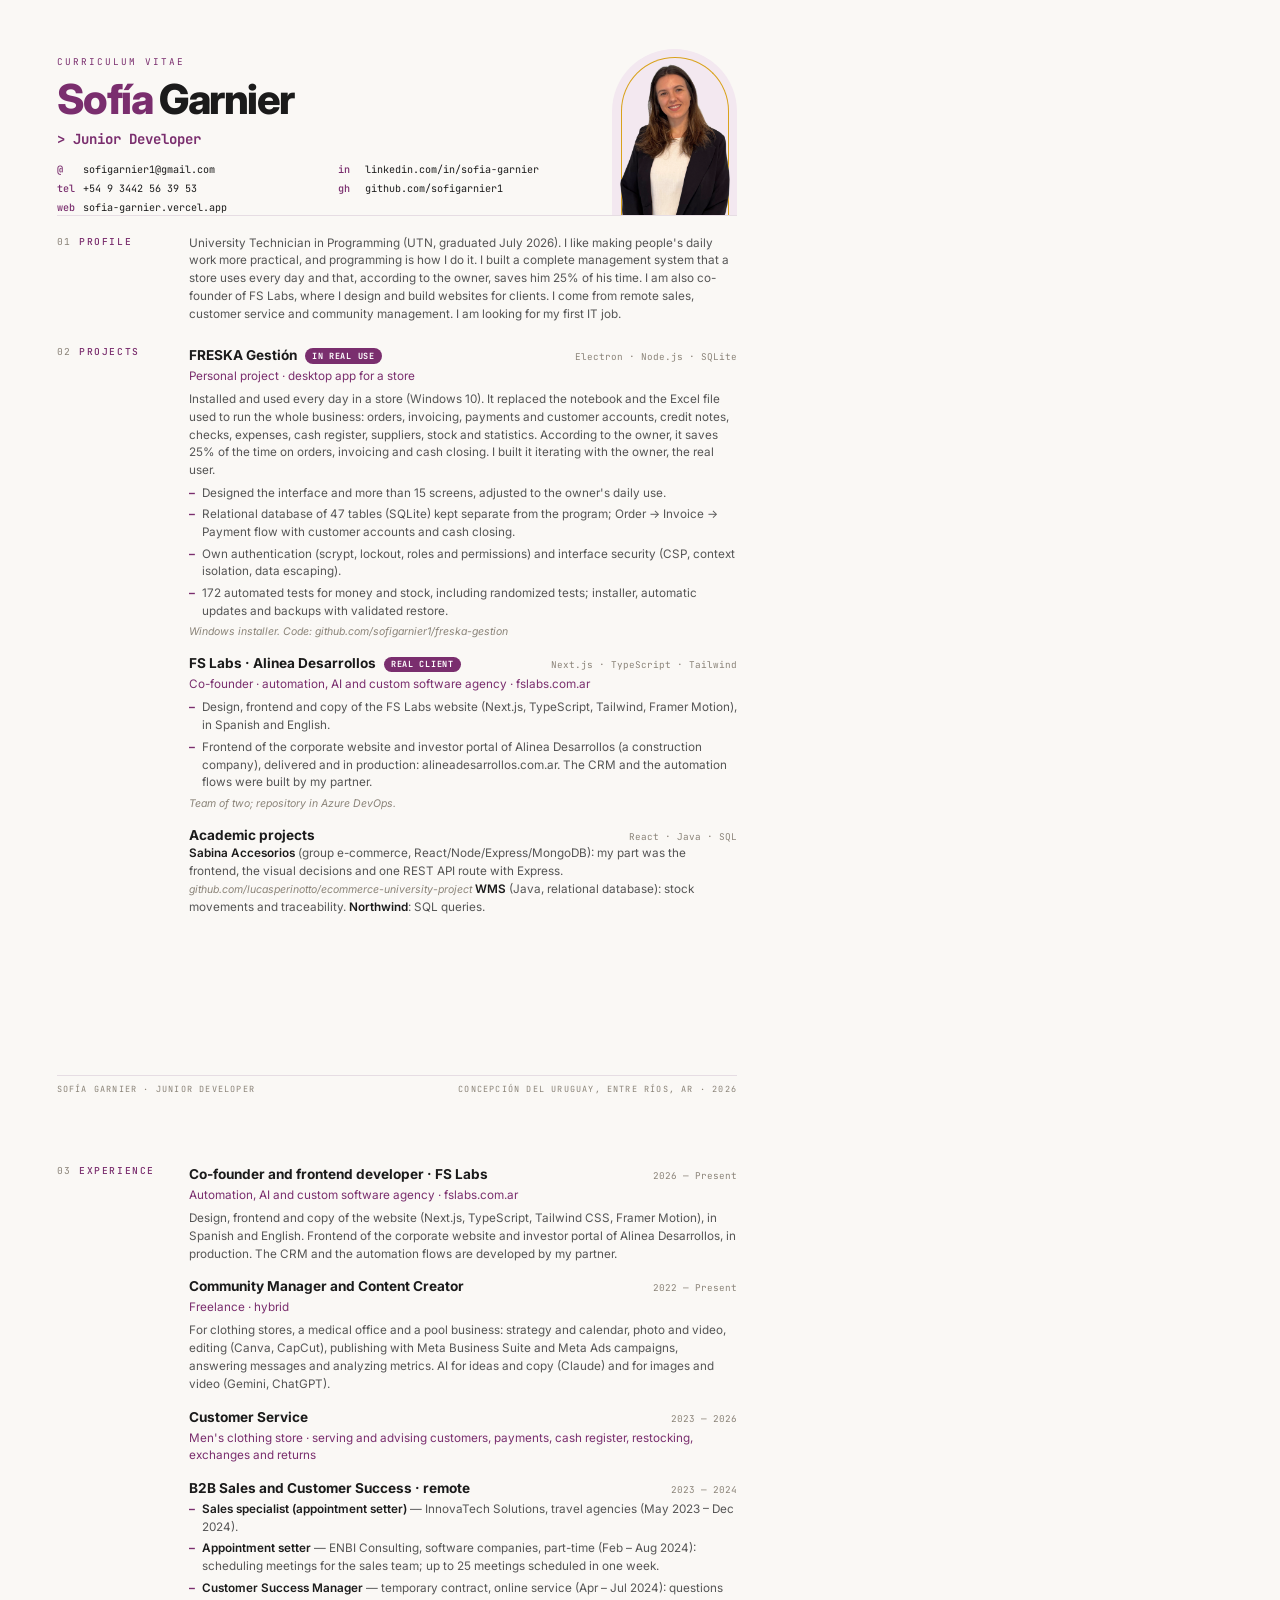
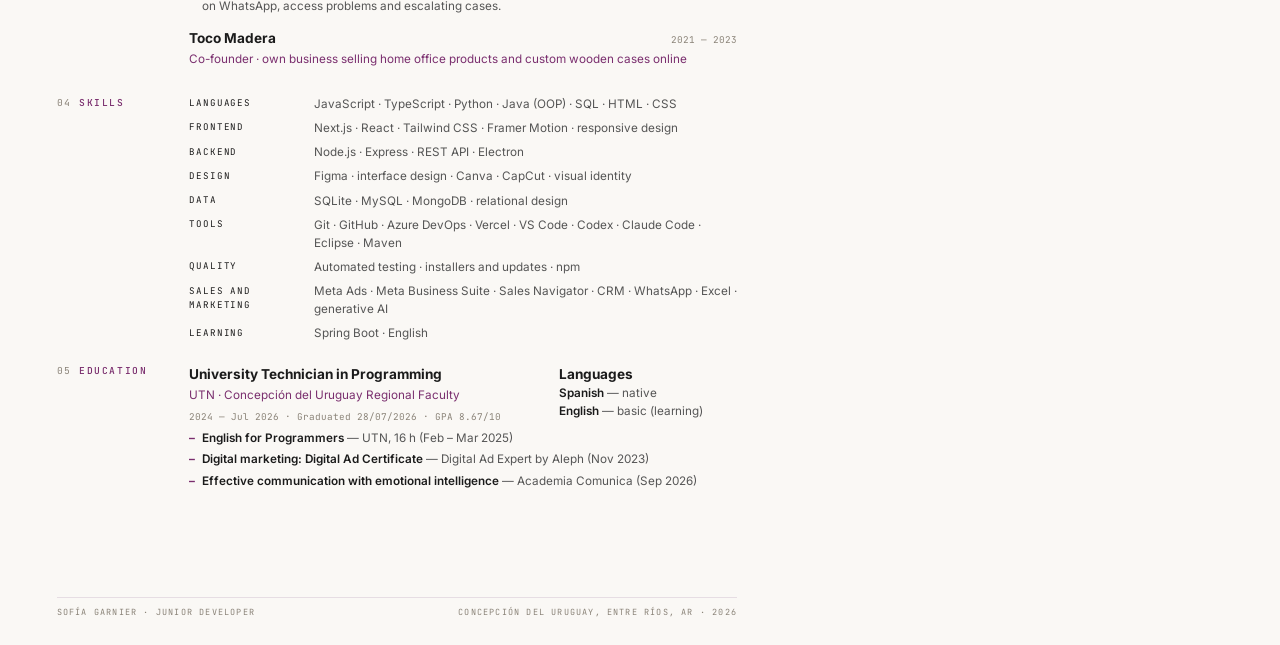
==== cv-en.html @ 4f0f178c "Sofia Garnier | Agrega botón ES | EN al portfolio y CV en inglés Selector de idioma en la barra (se " ====
<!DOCTYPE html>
<html lang="en">
<head>
<meta charset="UTF-8">
<base target="_blank">
<title>Sofía Garnier — CV</title>
<link rel="preconnect" href="https://fonts.googleapis.com">
<link href="https://fonts.googleapis.com/css2?family=Inter:wght@400;500;600;700&family=JetBrains+Mono:wght@400;500&display=swap" rel="stylesheet">
<style>
@page { size: A4; margin: 0; }
* { box-sizing: border-box; margin: 0; padding: 0; }
:root { --bg:#faf8f5; --teal:#7a2e6e; --mostaza:#d9a21b; --malva:#f3e8f0; --text:#1b1b1b; --muted:#555; --dim:#8a8378; --line:#e6dde3; }
html, body { background: var(--bg); }
body { width: 210mm; font-family: 'Inter', sans-serif; color: var(--text); font-size: 8.8pt; line-height: 1.52; -webkit-print-color-adjust: exact; print-color-adjust: exact; }
.top { display: grid; grid-template-columns: 1fr 33mm; gap: 6mm; align-items: end; }
.photo { width: 33mm; height: 44mm; background: var(--malva); border-radius: 17mm 17mm 0 0; overflow: hidden; align-self: end; position: relative; margin-top: 2mm; }
.photo::before { content: ''; position: absolute; inset: 2.2mm 2.2mm 0; border: .35mm solid var(--mostaza); border-bottom: 0; border-radius: 15mm 15mm 0 0; }
.photo img { position: absolute; left: 6%; bottom: 0; width: 88%; display: block; }
.mono { font-family: 'JetBrains Mono', monospace; }
.kicker { font-family:'JetBrains Mono',monospace; font-size: 7pt; letter-spacing: .22em; color: var(--teal); text-transform: uppercase; }
h1 { font-family: 'Inter', sans-serif; font-weight: 800; font-size: 31pt; line-height: 1.05; letter-spacing: -.035em; margin: 2.5mm 0 2mm; color: var(--text); }
h1 .n1 { color: var(--teal); }
h1 em { font-style: normal; }
.role { font-family: 'JetBrains Mono', monospace; color: var(--teal); font-size: 10.5pt; font-weight: 700; }
.contact { display: grid; grid-template-columns: 1fr 1fr; gap: 1mm 8mm; margin: 3mm 0 2mm; padding-bottom: 3mm; border-bottom: 1px solid var(--line); font-family:'JetBrains Mono',monospace; font-size: 7.6pt; }
.contact b { color: var(--teal); font-weight: 500; display:inline-block; width: 7mm; }
.row { display: grid; grid-template-columns: 30mm 1fr; gap: 0 5mm; padding: 2.8mm 0; }
.row + .row { border-top: 0; }
.label { font-family:'JetBrains Mono',monospace; font-size: 7.2pt; letter-spacing: .16em; color: var(--dim); }
.label b { color: var(--teal); font-weight: 500; margin-left: 2mm; }
.item { margin-bottom: 3.4mm; }
.item:last-child { margin-bottom: 0; }
.head { display: flex; justify-content: space-between; align-items: baseline; gap: 4mm; }
.head h3 { font-size: 10.2pt; font-weight: 700; }
.head .meta { font-family:'JetBrains Mono',monospace; font-size: 7pt; color: var(--dim); white-space: nowrap; }
.sub { color: var(--teal); font-size: 8.8pt; margin: .6mm 0 1.4mm; }
p { color: var(--muted); }
ul { list-style: none; margin-top: 1.2mm; }
li { color: var(--muted); padding-left: 3.4mm; position: relative; margin-bottom: 1mm; }
li::before { content: '–'; color: var(--teal); position: absolute; left: 0; font-weight: 700; }
.main-badge { display:inline-block; font-family:'JetBrains Mono',monospace; font-size: 6.4pt; letter-spacing: .08em; background: var(--teal); color:#fff; padding: .4mm 2mm; border-radius: 3mm; margin-left: 2mm; vertical-align: middle; text-transform: uppercase; }
.note { font-size: 7.9pt; color: var(--dim); font-style: italic; margin-top: 1mm; }
.skills { display: grid; grid-template-columns: 33mm 1fr; row-gap: 1.7mm; }
.skills .k { font-family:'JetBrains Mono',monospace; font-size: 6.9pt; letter-spacing:.1em; color: var(--text); text-transform: uppercase; padding-top: .4mm; }
.skills .v { color: var(--muted); }
.skills .v b { color: var(--teal); font-weight: 500; }
.two { display: grid; grid-template-columns: 1fr 47mm; gap: 6mm; }
a { color: inherit; text-decoration: none; }
.foot { background: var(--bg); position: absolute; left: 15mm; right: 15mm; bottom: 7mm; border-top: 1px solid var(--line); padding-top: 2mm; display:flex; justify-content: space-between; font-family:'JetBrains Mono',monospace; font-size: 6.4pt; letter-spacing:.14em; color: var(--dim); text-transform: uppercase; }
.page { width: 210mm; height: 297mm; padding: 11mm 15mm 10mm; position: relative; overflow: hidden; break-after: page; }
.page:last-child { break-after: auto; }
.page2-top { height: 2mm; }
</style>
</head>
<body>
<div class="page">

<div class="top">
<div>
<div class="kicker">Curriculum Vitae</div>
<h1><span class="n1">Sofía</span> <em>Garnier</em></h1>
<div class="role">&gt; Junior Developer</div>

<div class="contact" style="margin-bottom:0;border-bottom:0;padding-bottom:0">
  <div><b>@</b><a href="mailto:sofigarnier1@gmail.com">sofigarnier1@gmail.com</a></div>
  <div><b>in</b><a href="https://www.linkedin.com/in/sofia-garnier">linkedin.com/in/sofia-garnier</a></div>
  <div><b>tel</b><a href="https://wa.me/5493442563953">+54 9 3442 56 39 53</a></div>
  <div><b>gh</b><a href="https://github.com/sofigarnier1">github.com/sofigarnier1</a></div>
  <div><b>web</b><a href="https://sofia-garnier.vercel.app">sofia-garnier.vercel.app</a></div>
</div>
</div>
<div class="photo"><img src="foto-sofi-recorte.png" alt=""></div>
</div>
<div style="border-bottom:1px solid var(--line);margin:0 0 2mm"></div>

<div class="row">
  <div class="label">01<b>PROFILE</b></div>
  <p>University Technician in Programming (UTN, graduated July 2026). I like making people's daily work more practical, and programming is how I do it. I built a complete management system that a store uses every day and that, according to the owner, saves him 25% of his time. I am also co-founder of FS Labs, where I design and build websites for clients. I come from remote sales, customer service and community management. I am looking for my first IT job.</p>
</div>

<div class="row">
  <div class="label">02<b>PROJECTS</b></div>
  <div>
    <div class="item">
      <div class="head"><h3>FRESKA Gestión<span class="main-badge">In real use</span></h3><span class="meta">Electron · Node.js · SQLite</span></div>
      <div class="sub">Personal project · desktop app for a store</div>
      <p>Installed and used every day in a store (Windows 10). It replaced the notebook and the Excel file used to run the whole business: orders, invoicing, payments and customer accounts, credit notes, checks, expenses, cash register, suppliers, stock and statistics. According to the owner, it saves 25% of the time on orders, invoicing and cash closing. I built it iterating with the owner, the real user.</p>
      <ul>
        <li>Designed the interface and more than 15 screens, adjusted to the owner's daily use.</li>
        <li>Relational database of 47 tables (SQLite) kept separate from the program; Order → Invoice → Payment flow with customer accounts and cash closing.</li>
        <li>Own authentication (scrypt, lockout, roles and permissions) and interface security (CSP, context isolation, data escaping).</li>
        <li>172 automated tests for money and stock, including randomized tests; installer, automatic updates and backups with validated restore.</li>
      </ul>
      <div class="note">Windows installer. Code: <a href="https://github.com/sofigarnier1/freska-gestion">github.com/sofigarnier1/freska-gestion</a></div>
    </div>

    <div class="item">
      <div class="head"><h3>FS Labs · Alinea Desarrollos<span class="main-badge">Real client</span></h3><span class="meta">Next.js · TypeScript · Tailwind</span></div>
      <div class="sub">Co-founder · automation, AI and custom software agency · <a href="https://fslabs.com.ar">fslabs.com.ar</a></div>
      <ul>
        <li>Design, frontend and copy of the FS Labs website (Next.js, TypeScript, Tailwind, Framer Motion), in Spanish and English.</li>
        <li>Frontend of the corporate website and investor portal of Alinea Desarrollos (a construction company), delivered and in production: <a href="https://alineadesarrollos.com.ar">alineadesarrollos.com.ar</a>. The CRM and the automation flows were built by my partner.</li>
      </ul>
      <div class="note">Team of two; repository in Azure DevOps.</div>
    </div>

    <div class="item">
      <div class="head"><h3>Academic projects</h3><span class="meta">React · Java · SQL</span></div>
      <p><b style="color:var(--text);font-weight:600">Sabina Accesorios</b> (group e-commerce, React/Node/Express/MongoDB): my part was the frontend, the visual decisions and one REST API route with Express. <span class="note"><a href="https://github.com/lucasperinotto/ecommerce-university-project">github.com/lucasperinotto/ecommerce-university-project</a></span> <b style="color:var(--text);font-weight:600">WMS</b> (Java, relational database): stock movements and traceability. <b style="color:var(--text);font-weight:600">Northwind</b>: SQL queries.</p>
    </div>
  </div>
</div>

<div class="foot"><span>Sofía Garnier · Junior Developer</span><span>Concepción del Uruguay, Entre Ríos, AR · 2026</span></div>
</div>
<div class="page">
<div class="row" style="padding-top:0">
  <div class="label">03<b>EXPERIENCE</b></div>
  <div>
    <div class="item">
      <div class="head"><h3>Co-founder and frontend developer · FS Labs</h3><span class="meta">2026 — Present</span></div>
      <div class="sub">Automation, AI and custom software agency · <a href="https://fslabs.com.ar">fslabs.com.ar</a></div>
      <p>Design, frontend and copy of the website (Next.js, TypeScript, Tailwind CSS, Framer Motion), in Spanish and English. Frontend of the corporate website and investor portal of Alinea Desarrollos, in production. The CRM and the automation flows are developed by my partner.</p>
    </div>
    <div class="item">
      <div class="head"><h3>Community Manager and Content Creator</h3><span class="meta">2022 — Present</span></div>
      <div class="sub">Freelance · hybrid</div>
      <p>For clothing stores, a medical office and a pool business: strategy and calendar, photo and video, editing (Canva, CapCut), publishing with Meta Business Suite and Meta Ads campaigns, answering messages and analyzing metrics. AI for ideas and copy (Claude) and for images and video (Gemini, ChatGPT).</p>
    </div>
    <div class="item">
      <div class="head"><h3>Customer Service</h3><span class="meta">2023 — 2026</span></div>
      <div class="sub">Men's clothing store · serving and advising customers, payments, cash register, restocking, exchanges and returns</div>
    </div>
    <div class="item">
      <div class="head"><h3>B2B Sales and Customer Success · remote</h3><span class="meta">2023 — 2024</span></div>
      <ul style="margin-top:.6mm">
        <li><b style="color:var(--text);font-weight:600">Sales specialist (appointment setter)</b> — InnovaTech Solutions, travel agencies (May 2023 – Dec 2024).</li>
        <li><b style="color:var(--text);font-weight:600">Appointment setter</b> — ENBI Consulting, software companies, part-time (Feb – Aug 2024): scheduling meetings for the sales team; up to 25 meetings scheduled in one week.</li>
        <li><b style="color:var(--text);font-weight:600">Customer Success Manager</b> — temporary contract, online service (Apr – Jul 2024): questions on WhatsApp, access problems and escalating cases.</li>
      </ul>
    </div>
    <div class="item">
      <div class="head"><h3>Toco Madera</h3><span class="meta">2021 — 2023</span></div>
      <div class="sub">Co-founder · own business selling home office products and custom wooden cases online</div>
    </div>
  </div>
</div>

<div class="row">
  <div class="label">04<b>SKILLS</b></div>
  <div class="skills">
    <div class="k">Languages</div><div class="v">JavaScript · TypeScript · Python · Java (OOP) · SQL · HTML · CSS</div>
    <div class="k">Frontend</div><div class="v">Next.js · React · Tailwind CSS · Framer Motion · responsive design</div>
    <div class="k">Backend</div><div class="v">Node.js · Express · REST API · Electron</div>
    <div class="k">Design</div><div class="v">Figma · interface design · Canva · CapCut · visual identity</div>
    <div class="k">Data</div><div class="v">SQLite · MySQL · MongoDB · relational design</div>
    <div class="k">Tools</div><div class="v">Git · GitHub · Azure DevOps · Vercel · VS Code · Codex · Claude Code · Eclipse · Maven</div>
    <div class="k">Quality</div><div class="v">Automated testing · installers and updates · npm</div>
    <div class="k">Sales and marketing</div><div class="v">Meta Ads · Meta Business Suite · Sales Navigator · CRM · WhatsApp · Excel · generative AI</div>
    <div class="k">Learning</div><div class="v">Spring Boot · English</div>
  </div>
</div>

<div class="row">
  <div class="label">05<b>EDUCATION</b></div>
  <div class="two">
    <div>
      <div class="head"><h3>University Technician in Programming</h3></div>
      <div class="sub">UTN · Concepción del Uruguay Regional Faculty</div>
      <p class="mono" style="font-size:7pt;color:var(--dim)">2024 — Jul 2026 · Graduated 28/07/2026 · GPA 8.67/10</p>
    </div>
    <div>
      <div class="head"><h3>Languages</h3></div>
      <p><b style="color:var(--text);font-weight:600">Spanish</b> — native<br><b style="color:var(--text);font-weight:600">English</b> — basic (learning)</p>
    </div>
  </div>
  <div style="grid-column:2">
    <ul style="margin-top:1.4mm">
      <li><b style="color:var(--text);font-weight:600">English for Programmers</b> — UTN, 16 h (Feb – Mar 2025)</li>
      <li><b style="color:var(--text);font-weight:600">Digital marketing: Digital Ad Certificate</b> — Digital Ad Expert by Aleph (Nov 2023)</li>
      <li><b style="color:var(--text);font-weight:600">Effective communication with emotional intelligence</b> — Academia Comunica (Sep 2026)</li>
    </ul>
  </div>
</div>

<div class="foot"><span>Sofía Garnier · Junior Developer</span><span>Concepción del Uruguay, Entre Ríos, AR · 2026</span></div>
</div>
</body>
</html>
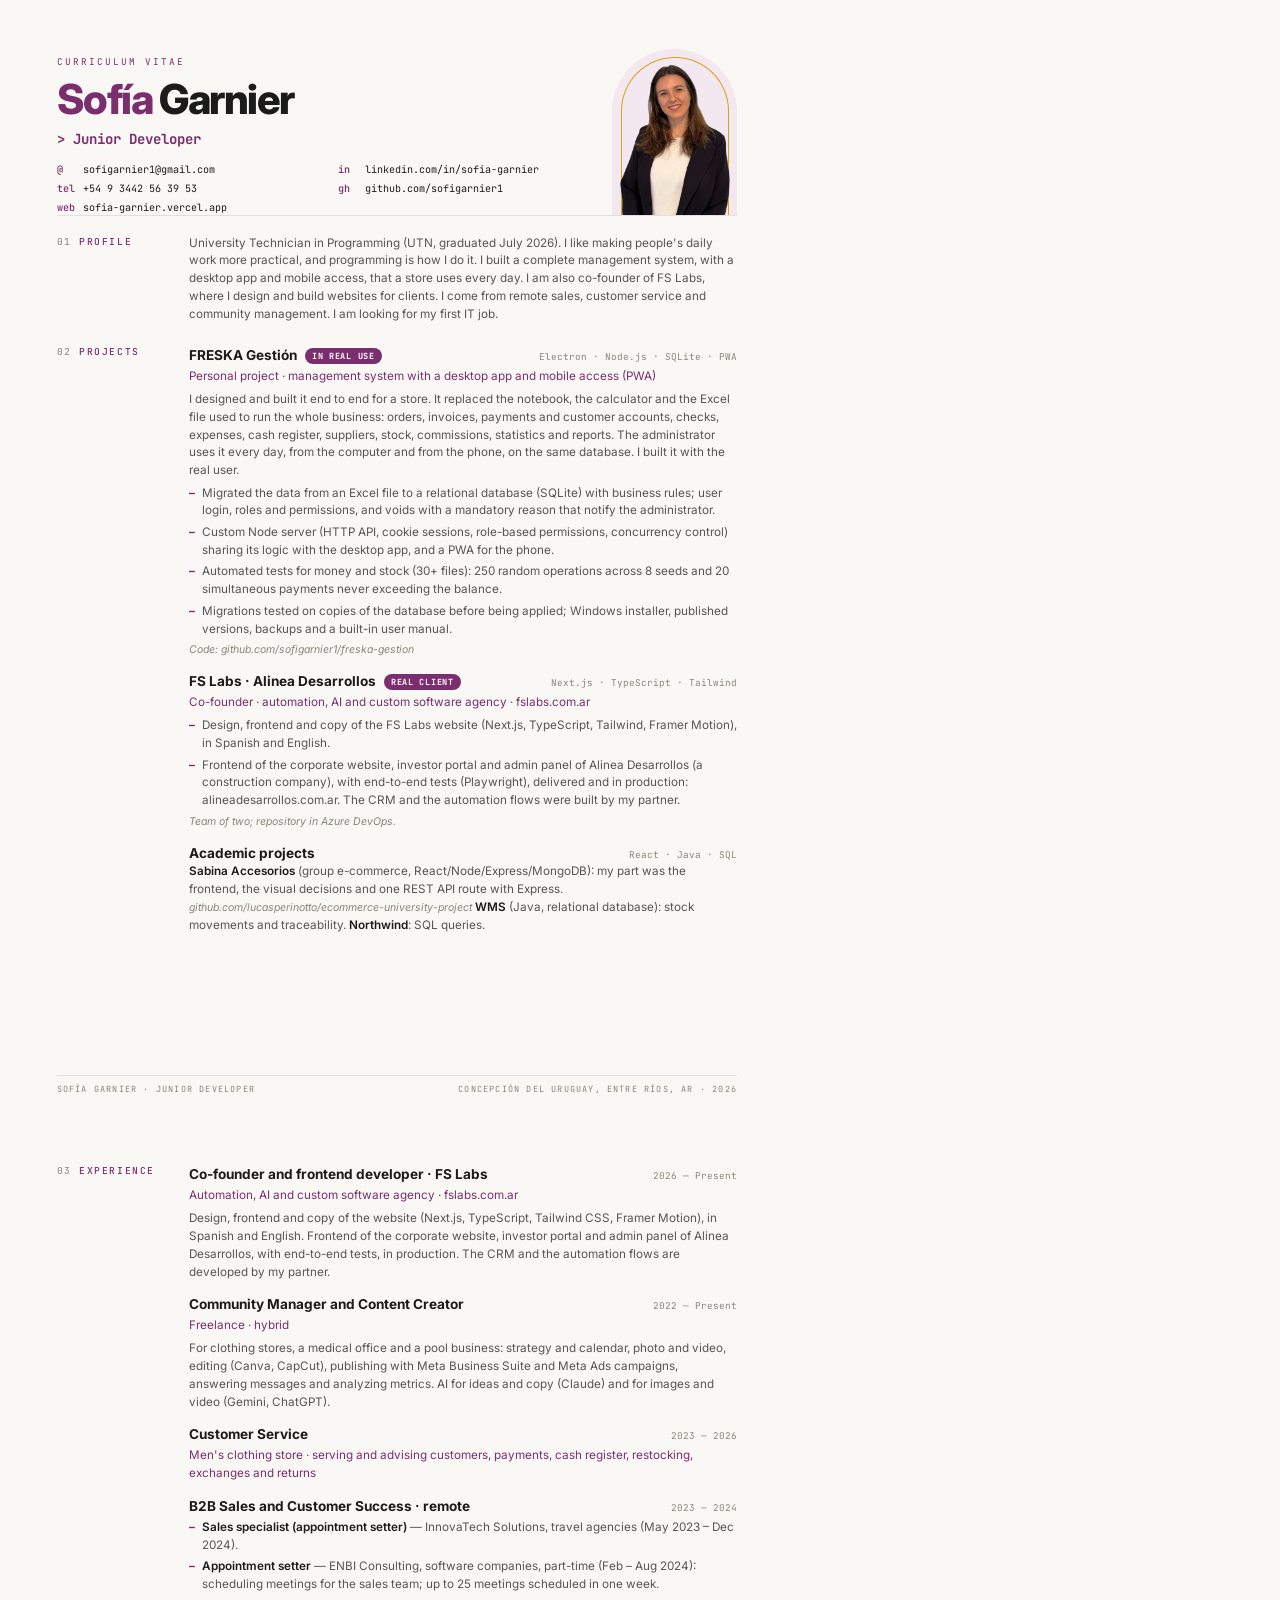
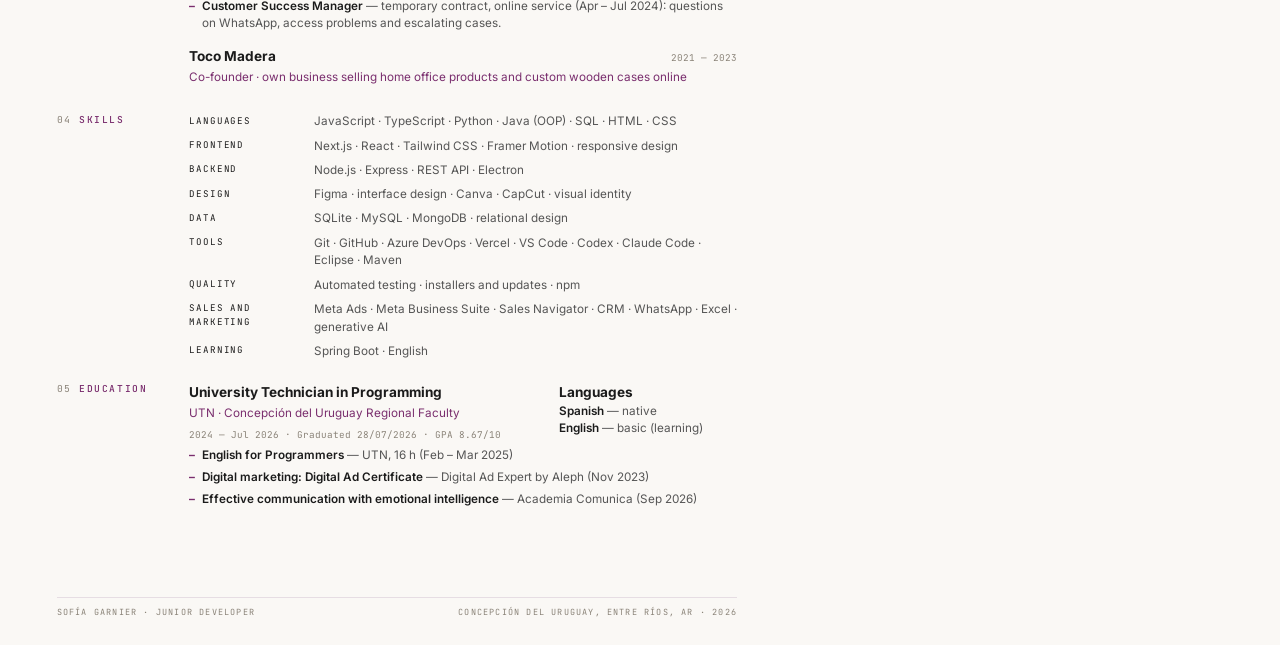
==== commit 92c9026d: "Sofia Garnier | Carrusel de capturas, pestaña Alinea y demos para celu Carrusel de capturas (compu y" ====
--- a/cv-en.html
+++ b/cv-en.html
@@ -75,23 +75,23 @@
 
 <div class="row">
   <div class="label">01<b>PROFILE</b></div>
-  <p>University Technician in Programming (UTN, graduated July 2026). I like making people's daily work more practical, and programming is how I do it. I built a complete management system that a store uses every day and that, according to the owner, saves him 25% of his time. I am also co-founder of FS Labs, where I design and build websites for clients. I come from remote sales, customer service and community management. I am looking for my first IT job.</p>
+  <p>University Technician in Programming (UTN, graduated July 2026). I like making people's daily work more practical, and programming is how I do it. I built a complete management system, with a desktop app and mobile access, that a store uses every day. I am also co-founder of FS Labs, where I design and build websites for clients. I come from remote sales, customer service and community management. I am looking for my first IT job.</p>
 </div>
 
 <div class="row">
   <div class="label">02<b>PROJECTS</b></div>
   <div>
     <div class="item">
-      <div class="head"><h3>FRESKA Gestión<span class="main-badge">In real use</span></h3><span class="meta">Electron · Node.js · SQLite</span></div>
-      <div class="sub">Personal project · desktop app for a store</div>
-      <p>Installed and used every day in a store (Windows 10). It replaced the notebook and the Excel file used to run the whole business: orders, invoicing, payments and customer accounts, credit notes, checks, expenses, cash register, suppliers, stock and statistics. According to the owner, it saves 25% of the time on orders, invoicing and cash closing. I built it iterating with the owner, the real user.</p>
+      <div class="head"><h3>FRESKA Gestión<span class="main-badge">In real use</span></h3><span class="meta">Electron · Node.js · SQLite · PWA</span></div>
+      <div class="sub">Personal project · management system with a desktop app and mobile access (PWA)</div>
+      <p>I designed and built it end to end for a store. It replaced the notebook, the calculator and the Excel file used to run the whole business: orders, invoices, payments and customer accounts, checks, expenses, cash register, suppliers, stock, commissions, statistics and reports. The administrator uses it every day, from the computer and from the phone, on the same database. I built it with the real user.</p>
       <ul>
-        <li>Designed the interface and more than 15 screens, adjusted to the owner's daily use.</li>
-        <li>Relational database of 47 tables (SQLite) kept separate from the program; Order → Invoice → Payment flow with customer accounts and cash closing.</li>
-        <li>Own authentication (scrypt, lockout, roles and permissions) and interface security (CSP, context isolation, data escaping).</li>
-        <li>172 automated tests for money and stock, including randomized tests; installer, automatic updates and backups with validated restore.</li>
+        <li>Migrated the data from an Excel file to a relational database (SQLite) with business rules; user login, roles and permissions, and voids with a mandatory reason that notify the administrator.</li>
+        <li>Custom Node server (HTTP API, cookie sessions, role-based permissions, concurrency control) sharing its logic with the desktop app, and a PWA for the phone.</li>
+        <li>Automated tests for money and stock (30+ files): 250 random operations across 8 seeds and 20 simultaneous payments never exceeding the balance.</li>
+        <li>Migrations tested on copies of the database before being applied; Windows installer, published versions, backups and a built-in user manual.</li>
       </ul>
-      <div class="note">Windows installer. Code: <a href="https://github.com/sofigarnier1/freska-gestion">github.com/sofigarnier1/freska-gestion</a></div>
+      <div class="note">Code: <a href="https://github.com/sofigarnier1/freska-gestion">github.com/sofigarnier1/freska-gestion</a></div>
     </div>
 
     <div class="item">
@@ -99,7 +99,7 @@
       <div class="sub">Co-founder · automation, AI and custom software agency · <a href="https://fslabs.com.ar">fslabs.com.ar</a></div>
       <ul>
         <li>Design, frontend and copy of the FS Labs website (Next.js, TypeScript, Tailwind, Framer Motion), in Spanish and English.</li>
-        <li>Frontend of the corporate website and investor portal of Alinea Desarrollos (a construction company), delivered and in production: <a href="https://alineadesarrollos.com.ar">alineadesarrollos.com.ar</a>. The CRM and the automation flows were built by my partner.</li>
+        <li>Frontend of the corporate website, investor portal and admin panel of Alinea Desarrollos (a construction company), with end-to-end tests (Playwright), delivered and in production: <a href="https://alineadesarrollos.com.ar">alineadesarrollos.com.ar</a>. The CRM and the automation flows were built by my partner.</li>
       </ul>
       <div class="note">Team of two; repository in Azure DevOps.</div>
     </div>
@@ -120,7 +120,7 @@
     <div class="item">
       <div class="head"><h3>Co-founder and frontend developer · FS Labs</h3><span class="meta">2026 — Present</span></div>
       <div class="sub">Automation, AI and custom software agency · <a href="https://fslabs.com.ar">fslabs.com.ar</a></div>
-      <p>Design, frontend and copy of the website (Next.js, TypeScript, Tailwind CSS, Framer Motion), in Spanish and English. Frontend of the corporate website and investor portal of Alinea Desarrollos, in production. The CRM and the automation flows are developed by my partner.</p>
+      <p>Design, frontend and copy of the website (Next.js, TypeScript, Tailwind CSS, Framer Motion), in Spanish and English. Frontend of the corporate website, investor portal and admin panel of Alinea Desarrollos, with end-to-end tests, in production. The CRM and the automation flows are developed by my partner.</p>
     </div>
     <div class="item">
       <div class="head"><h3>Community Manager and Content Creator</h3><span class="meta">2022 — Present</span></div>
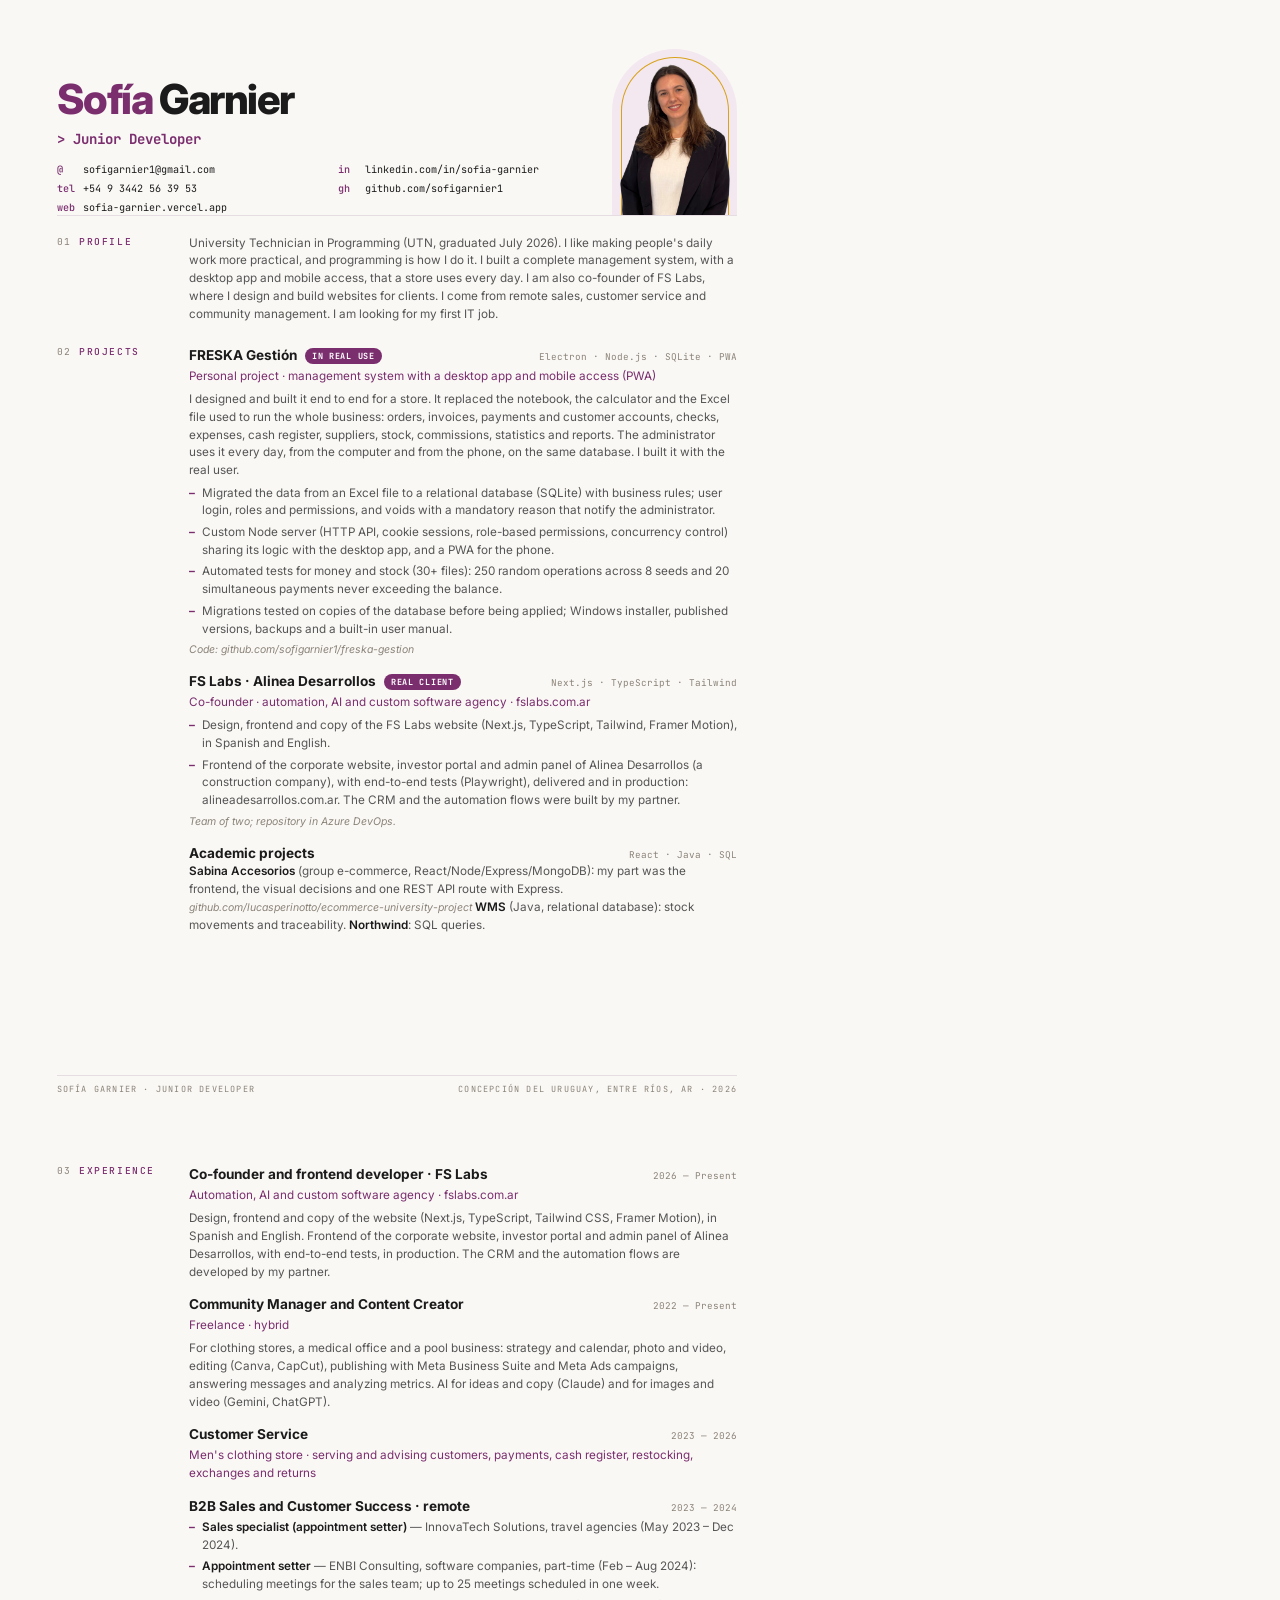
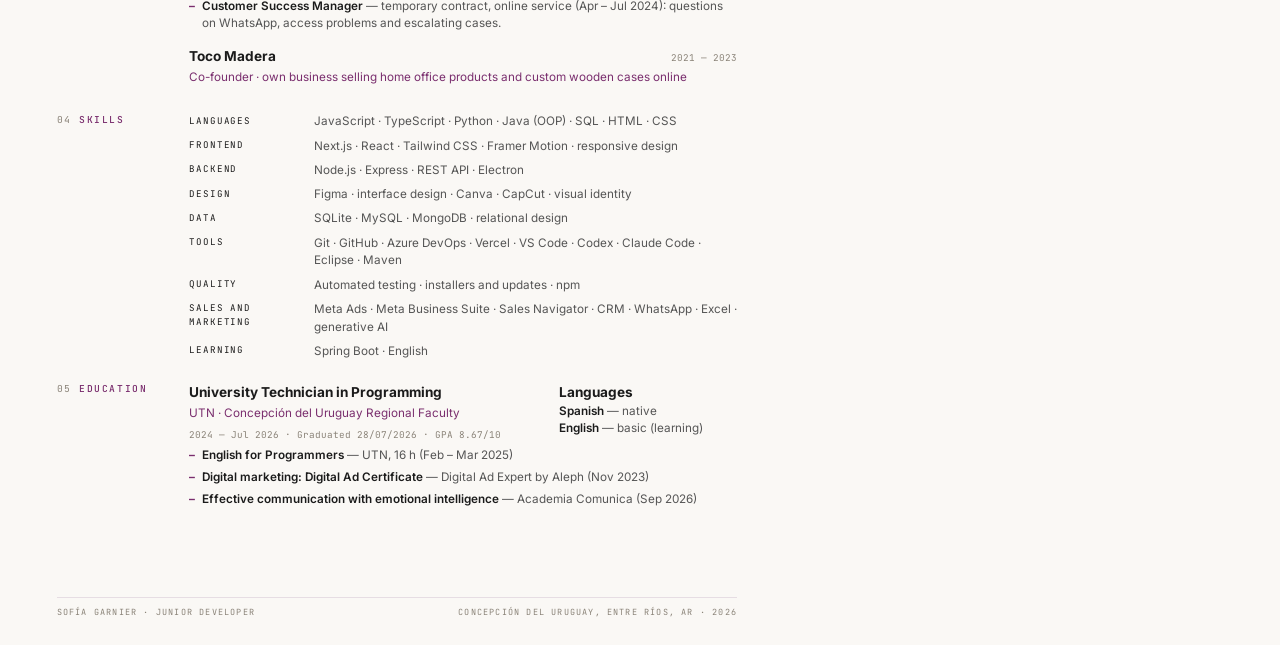
==== commit 267eecc8: "Sofia Garnier | Arreglos del celu: botones del visor y animación sin video - Visor del CV: sin borde" ====
--- a/cv-en.html
+++ b/cv-en.html
@@ -57,7 +57,6 @@
 
 <div class="top">
 <div>
-<div class="kicker">Curriculum Vitae</div>
 <h1><span class="n1">Sofía</span> <em>Garnier</em></h1>
 <div class="role">&gt; Junior Developer</div>
 
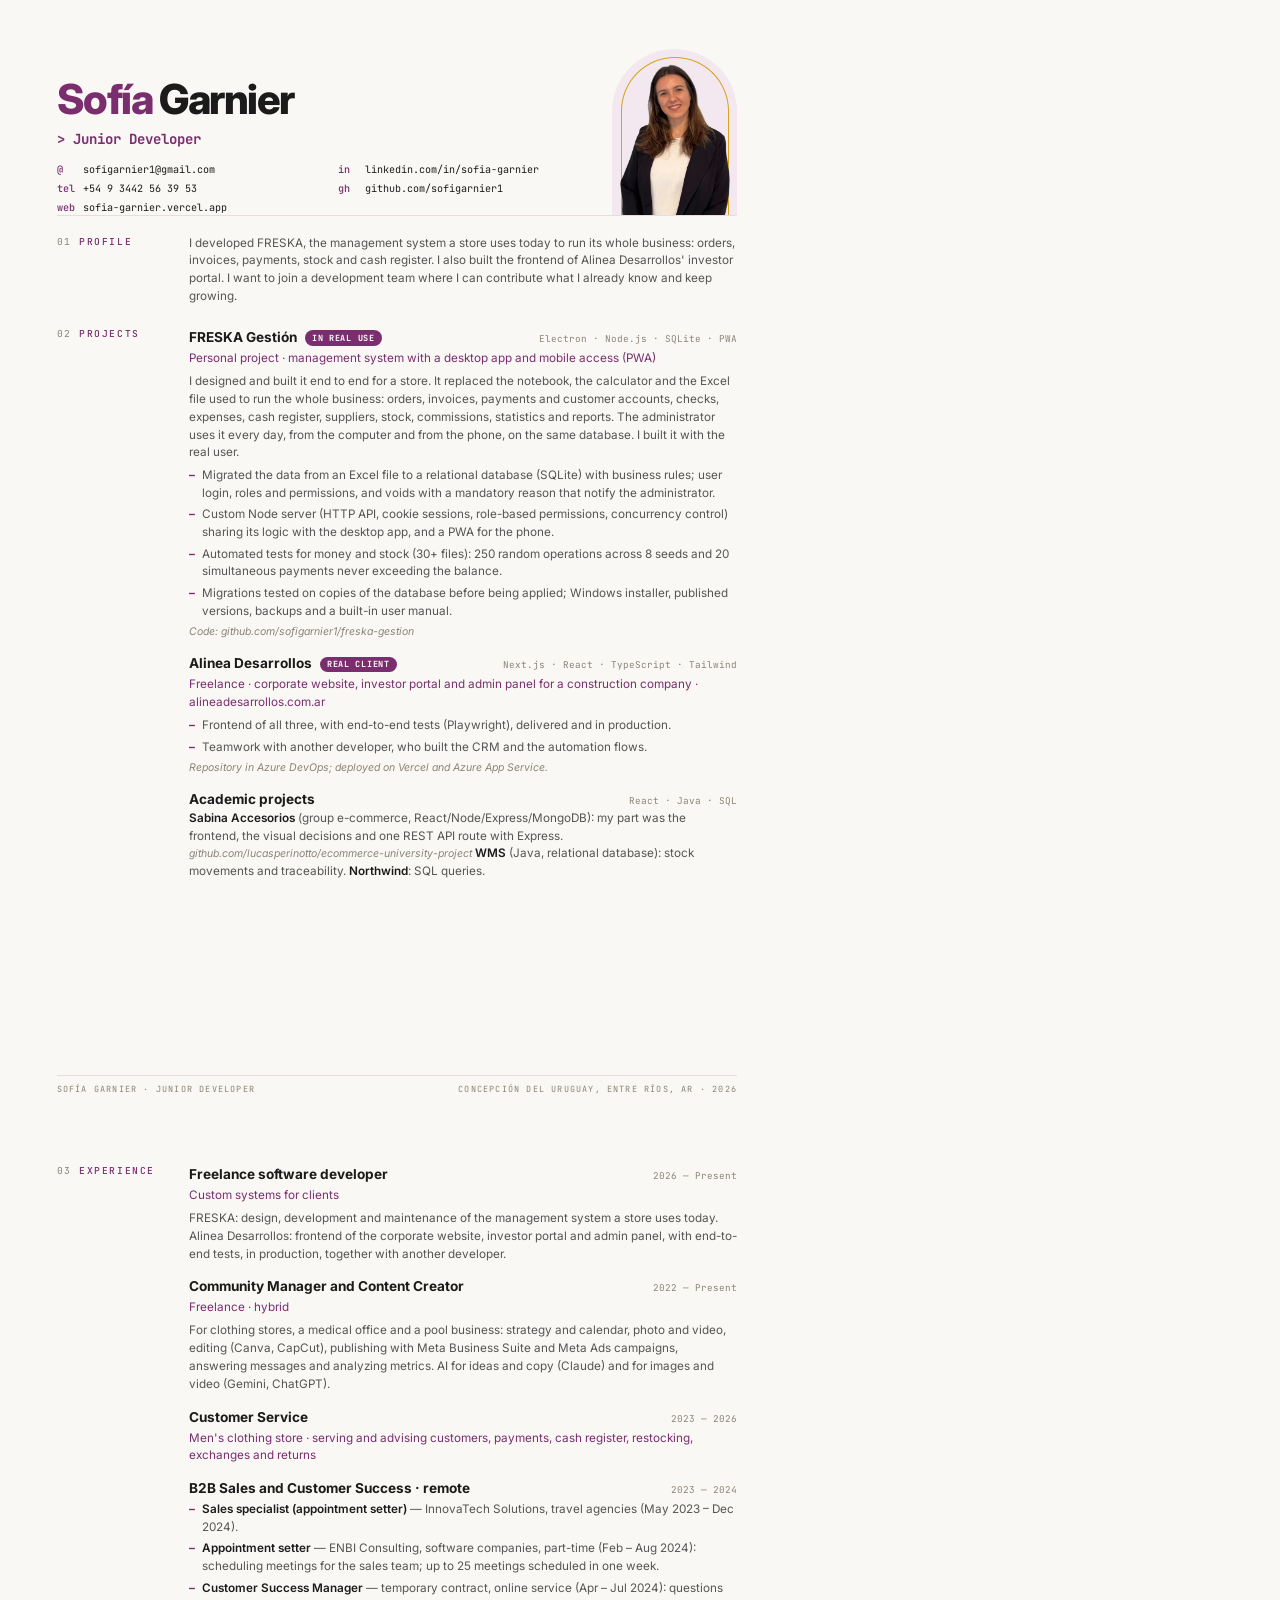
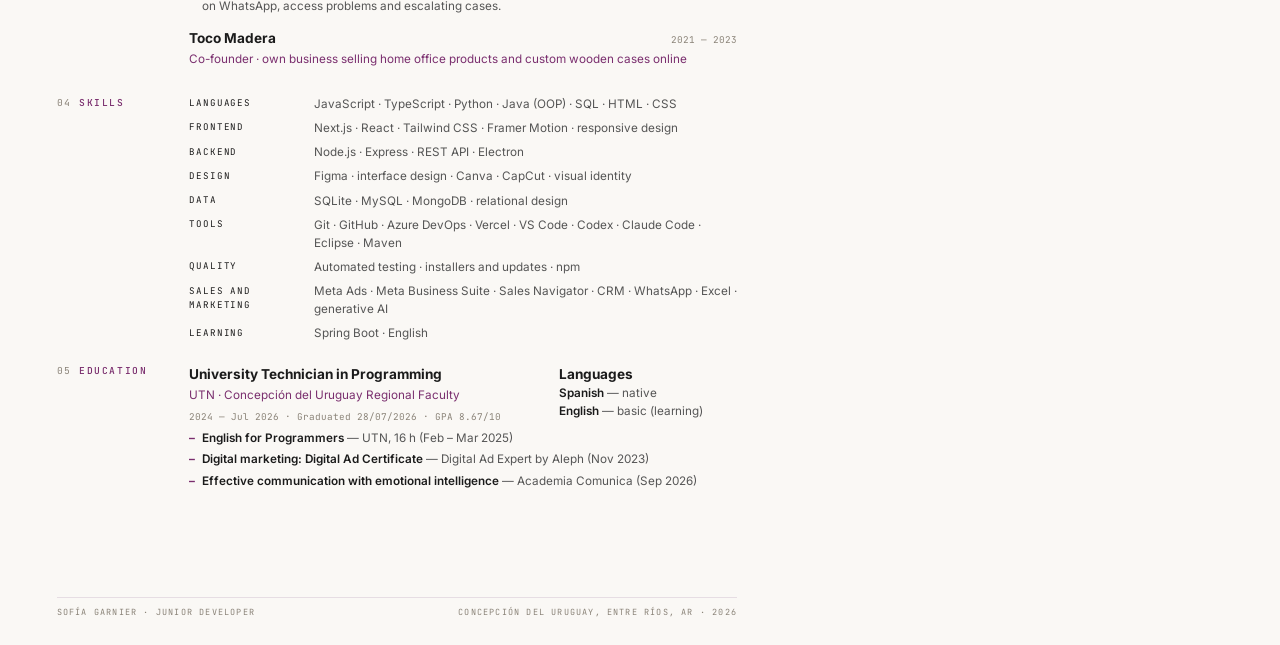
==== commit 65d1603e: "Sofia Garnier | Saca FS Labs del portfolio y del CV - Experiencia: "Desarrolladora de software freel" ====
--- a/cv-en.html
+++ b/cv-en.html
@@ -74,7 +74,7 @@
 
 <div class="row">
   <div class="label">01<b>PROFILE</b></div>
-  <p>University Technician in Programming (UTN, graduated July 2026). I like making people's daily work more practical, and programming is how I do it. I built a complete management system, with a desktop app and mobile access, that a store uses every day. I am also co-founder of FS Labs, where I design and build websites for clients. I come from remote sales, customer service and community management. I am looking for my first IT job.</p>
+  <p>I developed FRESKA, the management system a store uses today to run its whole business: orders, invoices, payments, stock and cash register. I also built the frontend of Alinea Desarrollos' investor portal. I want to join a development team where I can contribute what I already know and keep growing.</p>
 </div>
 
 <div class="row">
@@ -94,13 +94,13 @@
     </div>
 
     <div class="item">
-      <div class="head"><h3>FS Labs · Alinea Desarrollos<span class="main-badge">Real client</span></h3><span class="meta">Next.js · TypeScript · Tailwind</span></div>
-      <div class="sub">Co-founder · automation, AI and custom software agency · <a href="https://fslabs.com.ar">fslabs.com.ar</a></div>
+      <div class="head"><h3>Alinea Desarrollos<span class="main-badge">Real client</span></h3><span class="meta">Next.js · React · TypeScript · Tailwind</span></div>
+      <div class="sub">Freelance · corporate website, investor portal and admin panel for a construction company · <a href="https://alineadesarrollos.com.ar">alineadesarrollos.com.ar</a></div>
       <ul>
-        <li>Design, frontend and copy of the FS Labs website (Next.js, TypeScript, Tailwind, Framer Motion), in Spanish and English.</li>
-        <li>Frontend of the corporate website, investor portal and admin panel of Alinea Desarrollos (a construction company), with end-to-end tests (Playwright), delivered and in production: <a href="https://alineadesarrollos.com.ar">alineadesarrollos.com.ar</a>. The CRM and the automation flows were built by my partner.</li>
+        <li>Frontend of all three, with end-to-end tests (Playwright), delivered and in production.</li>
+        <li>Teamwork with another developer, who built the CRM and the automation flows.</li>
       </ul>
-      <div class="note">Team of two; repository in Azure DevOps.</div>
+      <div class="note">Repository in Azure DevOps; deployed on Vercel and Azure App Service.</div>
     </div>
 
     <div class="item">
@@ -117,9 +117,9 @@
   <div class="label">03<b>EXPERIENCE</b></div>
   <div>
     <div class="item">
-      <div class="head"><h3>Co-founder and frontend developer · FS Labs</h3><span class="meta">2026 — Present</span></div>
-      <div class="sub">Automation, AI and custom software agency · <a href="https://fslabs.com.ar">fslabs.com.ar</a></div>
-      <p>Design, frontend and copy of the website (Next.js, TypeScript, Tailwind CSS, Framer Motion), in Spanish and English. Frontend of the corporate website, investor portal and admin panel of Alinea Desarrollos, with end-to-end tests, in production. The CRM and the automation flows are developed by my partner.</p>
+      <div class="head"><h3>Freelance software developer</h3><span class="meta">2026 — Present</span></div>
+      <div class="sub">Custom systems for clients</div>
+      <p>FRESKA: design, development and maintenance of the management system a store uses today. Alinea Desarrollos: frontend of the corporate website, investor portal and admin panel, with end-to-end tests, in production, together with another developer.</p>
     </div>
     <div class="item">
       <div class="head"><h3>Community Manager and Content Creator</h3><span class="meta">2022 — Present</span></div>
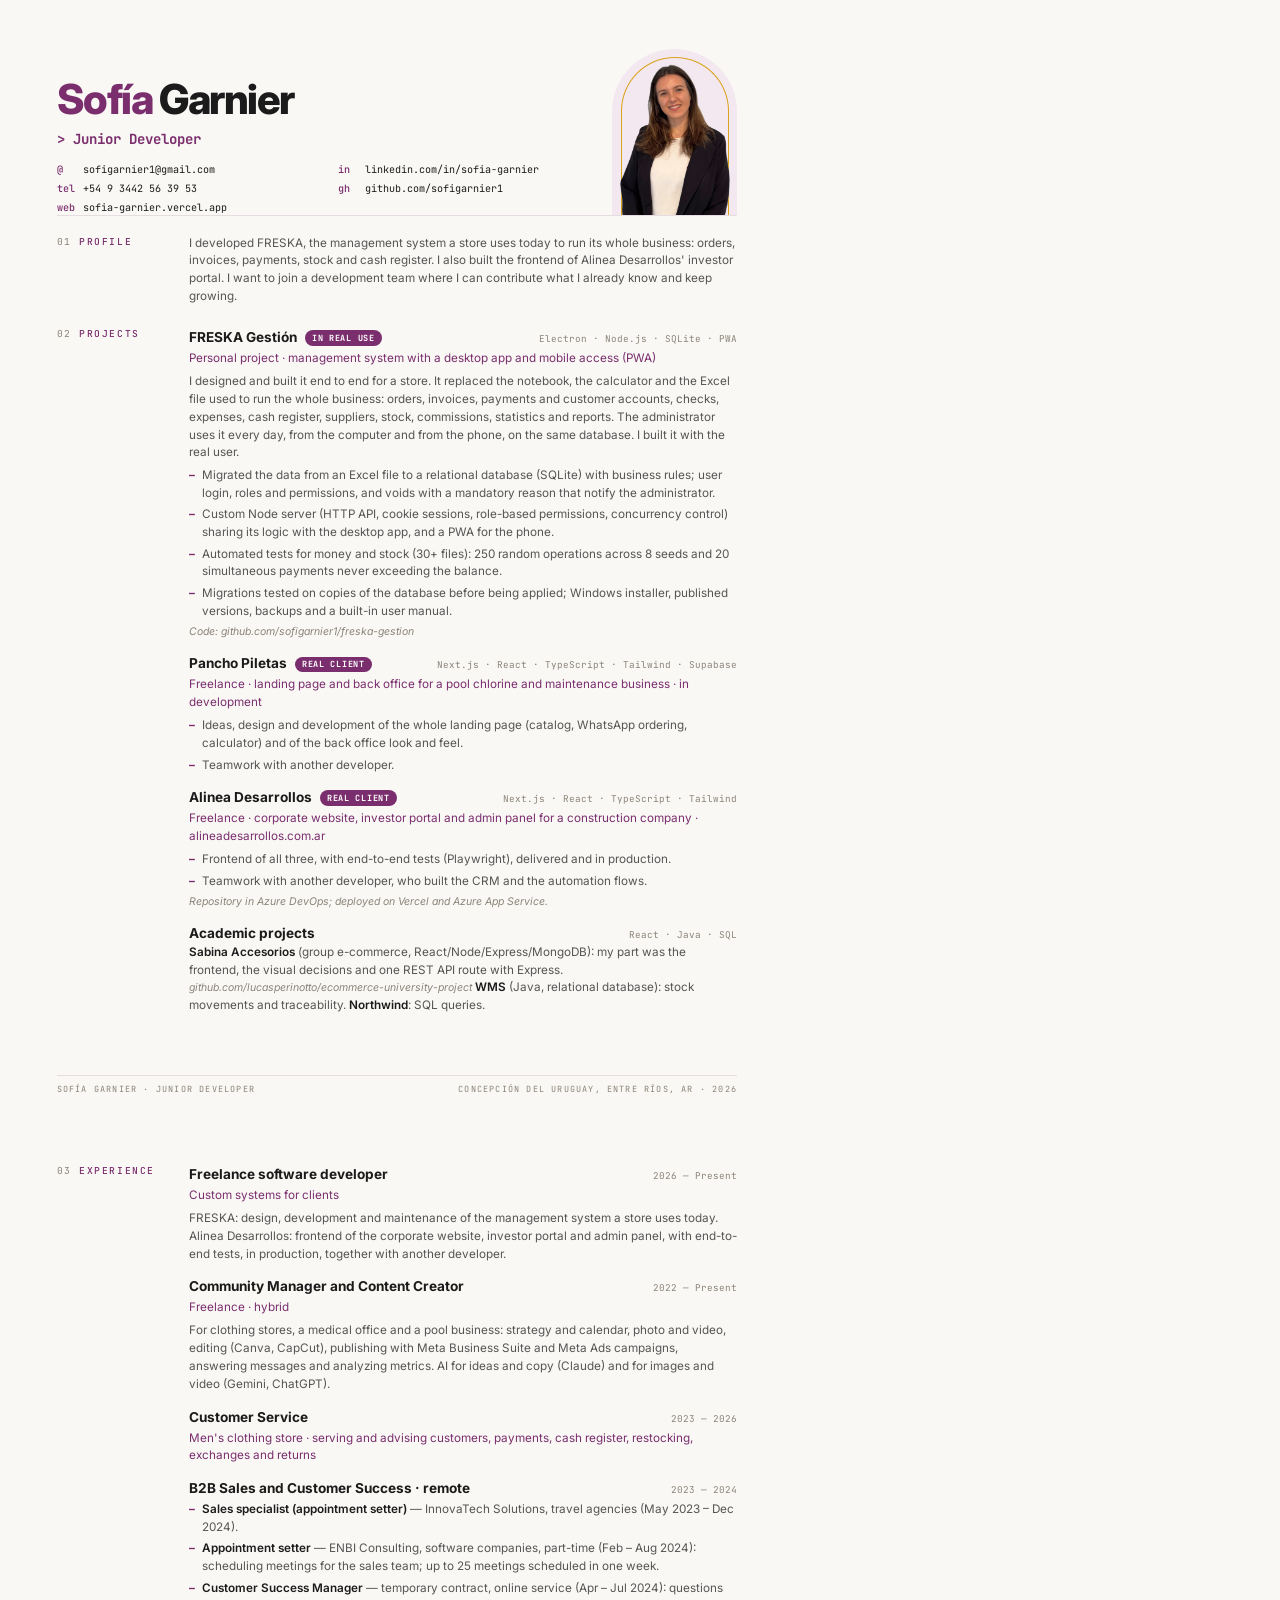
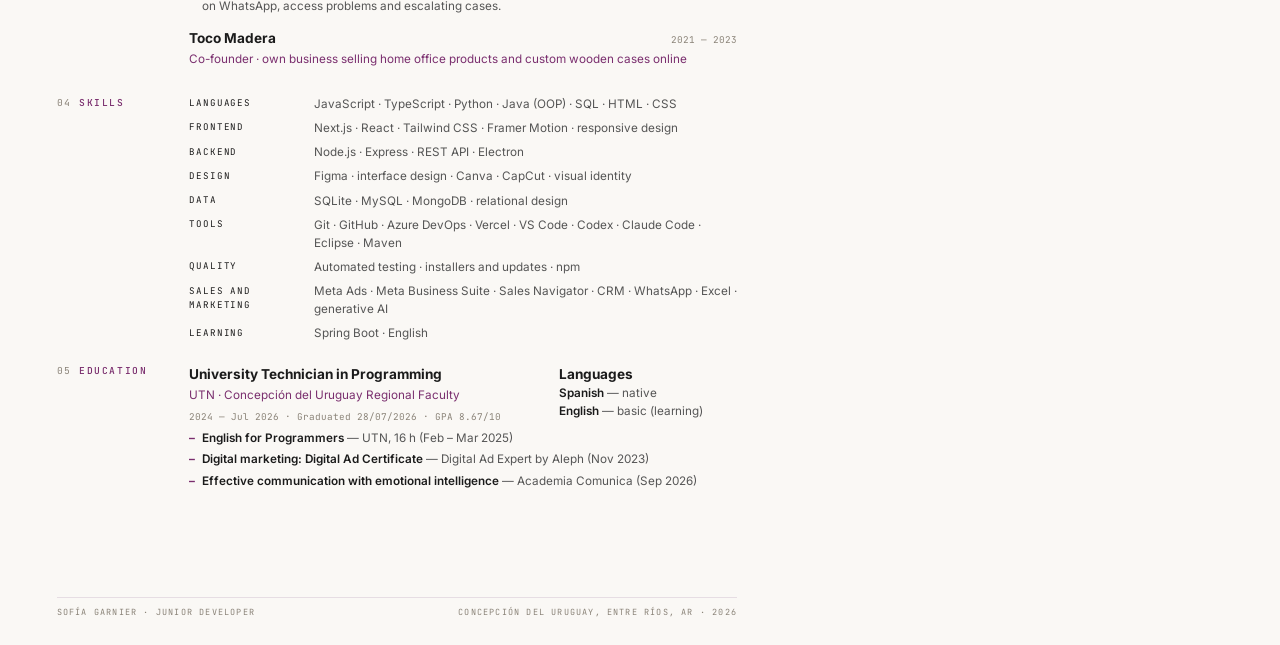
==== commit 39eb55ab: "Sofia Garnier | Suma Pancho Piletas, asistente con IA y estadísticas - Pestaña Pancho Piletas en Pro" ====
--- a/cv-en.html
+++ b/cv-en.html
@@ -94,6 +94,14 @@
     </div>
 
     <div class="item">
+      <div class="head"><h3>Pancho Piletas<span class="main-badge">Real client</span></h3><span class="meta">Next.js · React · TypeScript · Tailwind · Supabase</span></div>
+      <div class="sub">Freelance · landing page and back office for a pool chlorine and maintenance business · in development</div>
+      <ul>
+        <li>Ideas, design and development of the whole landing page (catalog, WhatsApp ordering, calculator) and of the back office look and feel.</li>
+        <li>Teamwork with another developer.</li>
+      </ul>
+    </div>
+    <div class="item">
       <div class="head"><h3>Alinea Desarrollos<span class="main-badge">Real client</span></h3><span class="meta">Next.js · React · TypeScript · Tailwind</span></div>
       <div class="sub">Freelance · corporate website, investor portal and admin panel for a construction company · <a href="https://alineadesarrollos.com.ar">alineadesarrollos.com.ar</a></div>
       <ul>
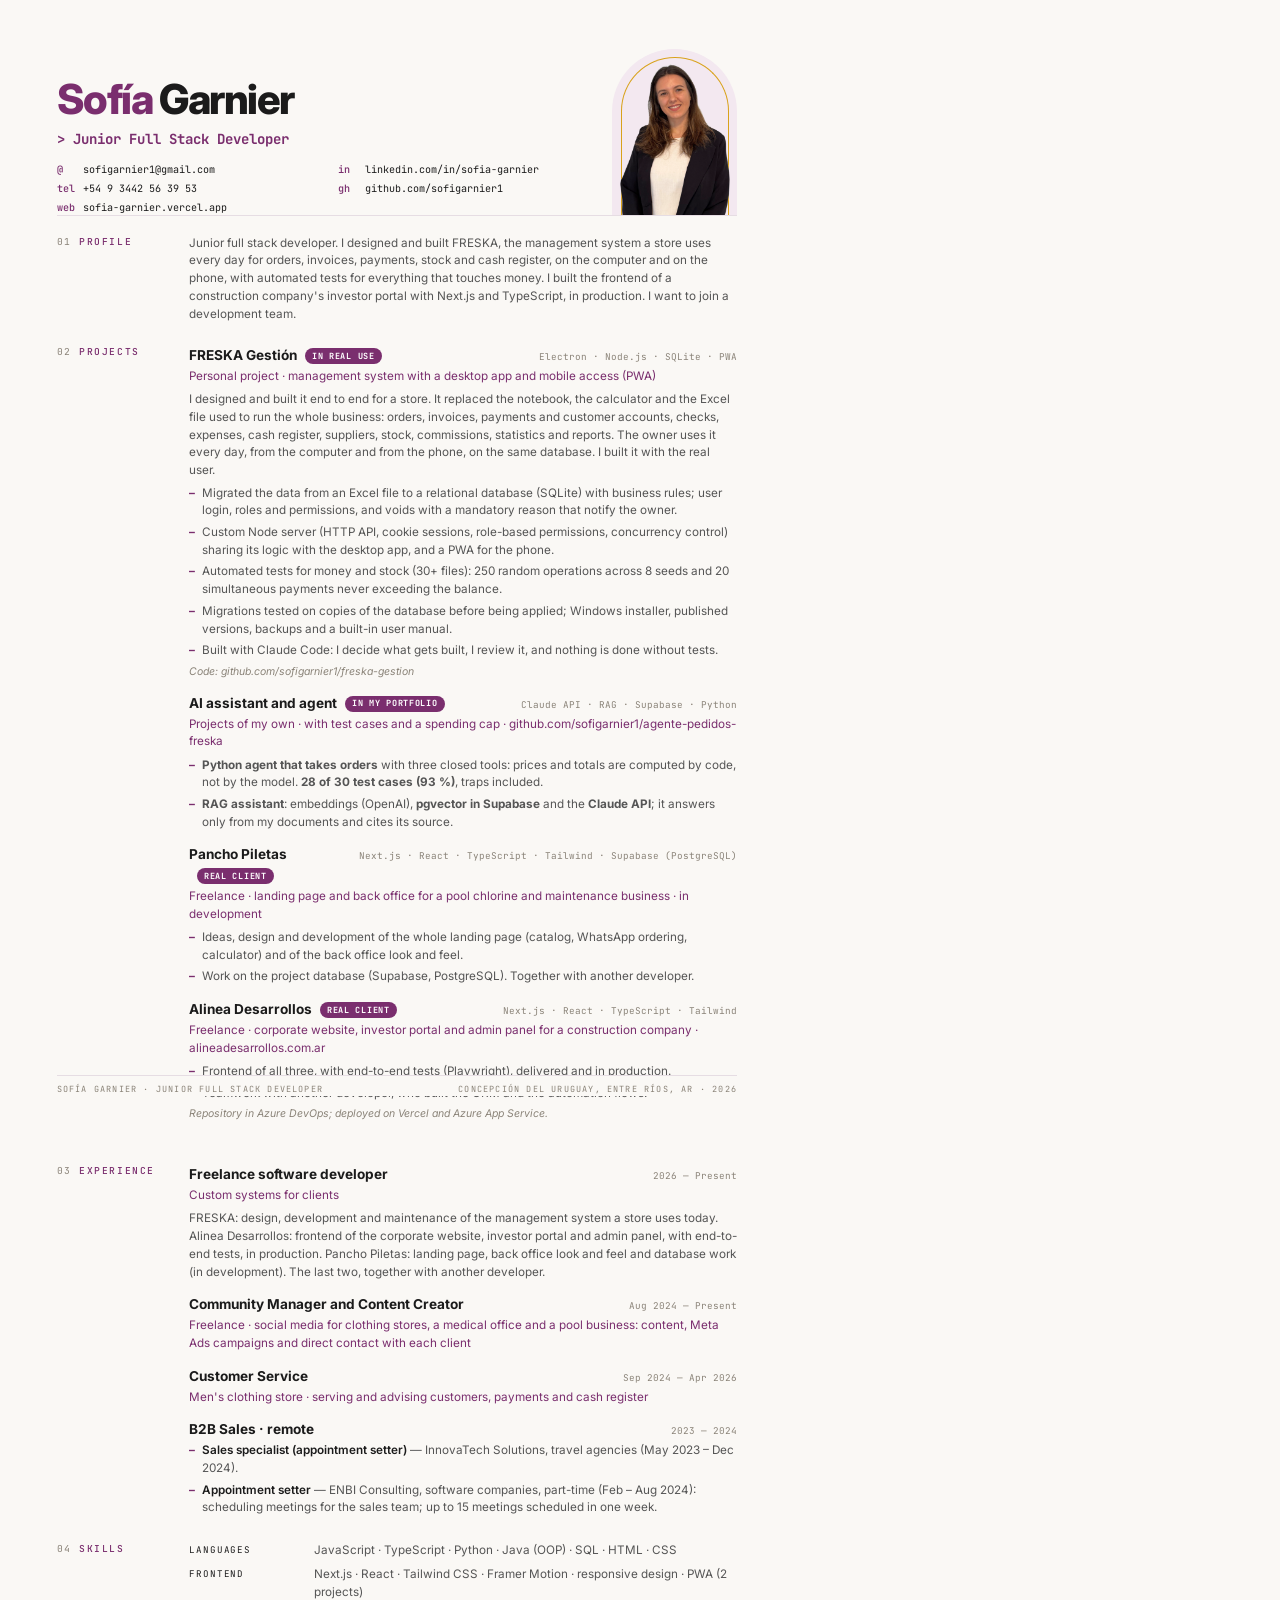
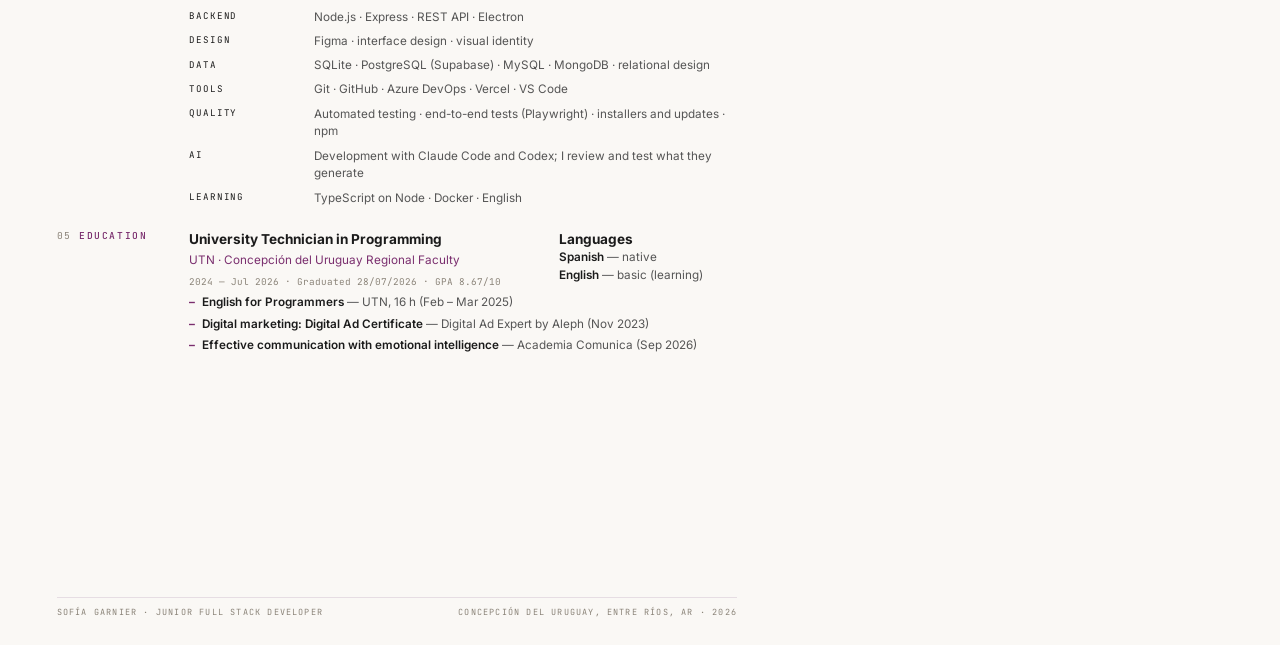
==== commit 7358a3d8: "Sofia Garnier | Asistente con RAG, agente de pedidos, dejar pregunta y CV con IA aplicada Co-Authore" ====
--- a/cv-en.html
+++ b/cv-en.html
@@ -58,7 +58,7 @@
 <div class="top">
 <div>
 <h1><span class="n1">Sofía</span> <em>Garnier</em></h1>
-<div class="role">&gt; Junior Developer</div>
+<div class="role">&gt; Junior Full Stack Developer</div>
 
 <div class="contact" style="margin-bottom:0;border-bottom:0;padding-bottom:0">
   <div><b>@</b><a href="mailto:sofigarnier1@gmail.com">sofigarnier1@gmail.com</a></div>
@@ -74,7 +74,7 @@
 
 <div class="row">
   <div class="label">01<b>PROFILE</b></div>
-  <p>I developed FRESKA, the management system a store uses today to run its whole business: orders, invoices, payments, stock and cash register. I also built the frontend of Alinea Desarrollos' investor portal. I want to join a development team where I can contribute what I already know and keep growing.</p>
+  <p>Junior full stack developer. I designed and built FRESKA, the management system a store uses every day for orders, invoices, payments, stock and cash register, on the computer and on the phone, with automated tests for everything that touches money. I built the frontend of a construction company's investor portal with Next.js and TypeScript, in production. I want to join a development team.</p>
 </div>
 
 <div class="row">
@@ -83,22 +83,32 @@
     <div class="item">
       <div class="head"><h3>FRESKA Gestión<span class="main-badge">In real use</span></h3><span class="meta">Electron · Node.js · SQLite · PWA</span></div>
       <div class="sub">Personal project · management system with a desktop app and mobile access (PWA)</div>
-      <p>I designed and built it end to end for a store. It replaced the notebook, the calculator and the Excel file used to run the whole business: orders, invoices, payments and customer accounts, checks, expenses, cash register, suppliers, stock, commissions, statistics and reports. The administrator uses it every day, from the computer and from the phone, on the same database. I built it with the real user.</p>
-      <ul>
-        <li>Migrated the data from an Excel file to a relational database (SQLite) with business rules; user login, roles and permissions, and voids with a mandatory reason that notify the administrator.</li>
+      <p>I designed and built it end to end for a store. It replaced the notebook, the calculator and the Excel file used to run the whole business: orders, invoices, payments and customer accounts, checks, expenses, cash register, suppliers, stock, commissions, statistics and reports. The owner uses it every day, from the computer and from the phone, on the same database. I built it with the real user.</p>
+      <ul>
+        <li>Migrated the data from an Excel file to a relational database (SQLite) with business rules; user login, roles and permissions, and voids with a mandatory reason that notify the owner.</li>
         <li>Custom Node server (HTTP API, cookie sessions, role-based permissions, concurrency control) sharing its logic with the desktop app, and a PWA for the phone.</li>
         <li>Automated tests for money and stock (30+ files): 250 random operations across 8 seeds and 20 simultaneous payments never exceeding the balance.</li>
         <li>Migrations tested on copies of the database before being applied; Windows installer, published versions, backups and a built-in user manual.</li>
+        <li>Built with Claude Code: I decide what gets built, I review it, and nothing is done without tests.</li>
       </ul>
       <div class="note">Code: <a href="https://github.com/sofigarnier1/freska-gestion">github.com/sofigarnier1/freska-gestion</a></div>
     </div>
 
     <div class="item">
-      <div class="head"><h3>Pancho Piletas<span class="main-badge">Real client</span></h3><span class="meta">Next.js · React · TypeScript · Tailwind · Supabase</span></div>
+      <div class="head"><h3>AI assistant and agent<span class="main-badge">In my portfolio</span></h3><span class="meta">Claude API · RAG · Supabase · Python</span></div>
+      <div class="sub">Projects of my own · with test cases and a spending cap · <a href="https://github.com/sofigarnier1/agente-pedidos-freska">github.com/sofigarnier1/agente-pedidos-freska</a></div>
+      <ul>
+        <li><b>Python agent that takes orders</b> with three closed tools: prices and totals are computed by code, not by the model. <b>28 of 30 test cases (93 %)</b>, traps included.</li>
+        <li><b>RAG assistant</b>: embeddings (OpenAI), <b>pgvector in Supabase</b> and the <b>Claude API</b>; it answers only from my documents and cites its source.</li>
+      </ul>
+    </div>
+
+    <div class="item">
+      <div class="head"><h3>Pancho Piletas<span class="main-badge">Real client</span></h3><span class="meta">Next.js · React · TypeScript · Tailwind · Supabase (PostgreSQL)</span></div>
       <div class="sub">Freelance · landing page and back office for a pool chlorine and maintenance business · in development</div>
       <ul>
         <li>Ideas, design and development of the whole landing page (catalog, WhatsApp ordering, calculator) and of the back office look and feel.</li>
-        <li>Teamwork with another developer.</li>
+        <li>Work on the project database (Supabase, PostgreSQL). Together with another developer.</li>
       </ul>
     </div>
     <div class="item">
@@ -113,12 +123,12 @@
 
     <div class="item">
       <div class="head"><h3>Academic projects</h3><span class="meta">React · Java · SQL</span></div>
-      <p><b style="color:var(--text);font-weight:600">Sabina Accesorios</b> (group e-commerce, React/Node/Express/MongoDB): my part was the frontend, the visual decisions and one REST API route with Express. <span class="note"><a href="https://github.com/lucasperinotto/ecommerce-university-project">github.com/lucasperinotto/ecommerce-university-project</a></span> <b style="color:var(--text);font-weight:600">WMS</b> (Java, relational database): stock movements and traceability. <b style="color:var(--text);font-weight:600">Northwind</b>: SQL queries.</p>
-    </div>
-  </div>
-</div>
-
-<div class="foot"><span>Sofía Garnier · Junior Developer</span><span>Concepción del Uruguay, Entre Ríos, AR · 2026</span></div>
+      <p><b style="color:var(--text);font-weight:600">WMS</b> (Java, relational database): stock movements and traceability. <b style="color:var(--text);font-weight:600">Northwind</b>: SQL queries.</p>
+    </div>
+  </div>
+</div>
+
+<div class="foot"><span>Sofía Garnier · Junior Full Stack Developer</span><span>Concepción del Uruguay, Entre Ríos, AR · 2026</span></div>
 </div>
 <div class="page">
 <div class="row" style="padding-top:0">
@@ -127,28 +137,22 @@
     <div class="item">
       <div class="head"><h3>Freelance software developer</h3><span class="meta">2026 — Present</span></div>
       <div class="sub">Custom systems for clients</div>
-      <p>FRESKA: design, development and maintenance of the management system a store uses today. Alinea Desarrollos: frontend of the corporate website, investor portal and admin panel, with end-to-end tests, in production, together with another developer.</p>
-    </div>
-    <div class="item">
-      <div class="head"><h3>Community Manager and Content Creator</h3><span class="meta">2022 — Present</span></div>
-      <div class="sub">Freelance · hybrid</div>
-      <p>For clothing stores, a medical office and a pool business: strategy and calendar, photo and video, editing (Canva, CapCut), publishing with Meta Business Suite and Meta Ads campaigns, answering messages and analyzing metrics. AI for ideas and copy (Claude) and for images and video (Gemini, ChatGPT).</p>
-    </div>
-    <div class="item">
-      <div class="head"><h3>Customer Service</h3><span class="meta">2023 — 2026</span></div>
-      <div class="sub">Men's clothing store · serving and advising customers, payments, cash register, restocking, exchanges and returns</div>
-    </div>
-    <div class="item">
-      <div class="head"><h3>B2B Sales and Customer Success · remote</h3><span class="meta">2023 — 2024</span></div>
+      <p>FRESKA: design, development and maintenance of the management system a store uses today. Alinea Desarrollos: frontend of the corporate website, investor portal and admin panel, with end-to-end tests, in production. Pancho Piletas: landing page, back office look and feel and database work (in development). The last two, together with another developer.</p>
+    </div>
+    <div class="item">
+      <div class="head"><h3>Community Manager and Content Creator</h3><span class="meta">Aug 2024 — Present</span></div>
+      <div class="sub">Freelance · social media for clothing stores, a medical office and a pool business: content, Meta Ads campaigns and direct contact with each client</div>
+    </div>
+    <div class="item">
+      <div class="head"><h3>Customer Service</h3><span class="meta">Sep 2024 — Apr 2026</span></div>
+      <div class="sub">Men's clothing store · serving and advising customers, payments and cash register</div>
+    </div>
+    <div class="item">
+      <div class="head"><h3>B2B Sales · remote</h3><span class="meta">2023 — 2024</span></div>
       <ul style="margin-top:.6mm">
         <li><b style="color:var(--text);font-weight:600">Sales specialist (appointment setter)</b> — InnovaTech Solutions, travel agencies (May 2023 – Dec 2024).</li>
-        <li><b style="color:var(--text);font-weight:600">Appointment setter</b> — ENBI Consulting, software companies, part-time (Feb – Aug 2024): scheduling meetings for the sales team; up to 25 meetings scheduled in one week.</li>
-        <li><b style="color:var(--text);font-weight:600">Customer Success Manager</b> — temporary contract, online service (Apr – Jul 2024): questions on WhatsApp, access problems and escalating cases.</li>
-      </ul>
-    </div>
-    <div class="item">
-      <div class="head"><h3>Toco Madera</h3><span class="meta">2021 — 2023</span></div>
-      <div class="sub">Co-founder · own business selling home office products and custom wooden cases online</div>
+        <li><b style="color:var(--text);font-weight:600">Appointment setter</b> — ENBI Consulting, software companies, part-time (Feb – Aug 2024): scheduling meetings for the sales team; up to 15 meetings scheduled in one week.</li>
+      </ul>
     </div>
   </div>
 </div>
@@ -157,14 +161,14 @@
   <div class="label">04<b>SKILLS</b></div>
   <div class="skills">
     <div class="k">Languages</div><div class="v">JavaScript · TypeScript · Python · Java (OOP) · SQL · HTML · CSS</div>
-    <div class="k">Frontend</div><div class="v">Next.js · React · Tailwind CSS · Framer Motion · responsive design</div>
+    <div class="k">Frontend</div><div class="v">Next.js · React · Tailwind CSS · Framer Motion · responsive design · PWA (2 projects)</div>
     <div class="k">Backend</div><div class="v">Node.js · Express · REST API · Electron</div>
-    <div class="k">Design</div><div class="v">Figma · interface design · Canva · CapCut · visual identity</div>
-    <div class="k">Data</div><div class="v">SQLite · MySQL · MongoDB · relational design</div>
-    <div class="k">Tools</div><div class="v">Git · GitHub · Azure DevOps · Vercel · VS Code · Codex · Claude Code · Eclipse · Maven</div>
-    <div class="k">Quality</div><div class="v">Automated testing · installers and updates · npm</div>
-    <div class="k">Sales and marketing</div><div class="v">Meta Ads · Meta Business Suite · Sales Navigator · CRM · WhatsApp · Excel · generative AI</div>
-    <div class="k">Learning</div><div class="v">Spring Boot · English</div>
+    <div class="k">Design</div><div class="v">Figma · interface design · visual identity</div>
+    <div class="k">Data</div><div class="v">SQLite · PostgreSQL (Supabase) · MySQL · MongoDB · relational design</div>
+    <div class="k">Tools</div><div class="v">Git · GitHub · Azure DevOps · Vercel · VS Code</div>
+    <div class="k">Quality</div><div class="v">Automated testing · end-to-end tests (Playwright) · installers and updates · npm</div>
+    <div class="k">AI</div><div class="v">Development with Claude Code and Codex; I review and test what they generate</div>
+    <div class="k">Learning</div><div class="v">TypeScript on Node · Docker · English</div>
   </div>
 </div>
 
@@ -190,7 +194,7 @@
   </div>
 </div>
 
-<div class="foot"><span>Sofía Garnier · Junior Developer</span><span>Concepción del Uruguay, Entre Ríos, AR · 2026</span></div>
+<div class="foot"><span>Sofía Garnier · Junior Full Stack Developer</span><span>Concepción del Uruguay, Entre Ríos, AR · 2026</span></div>
 </div>
 </body>
 </html>
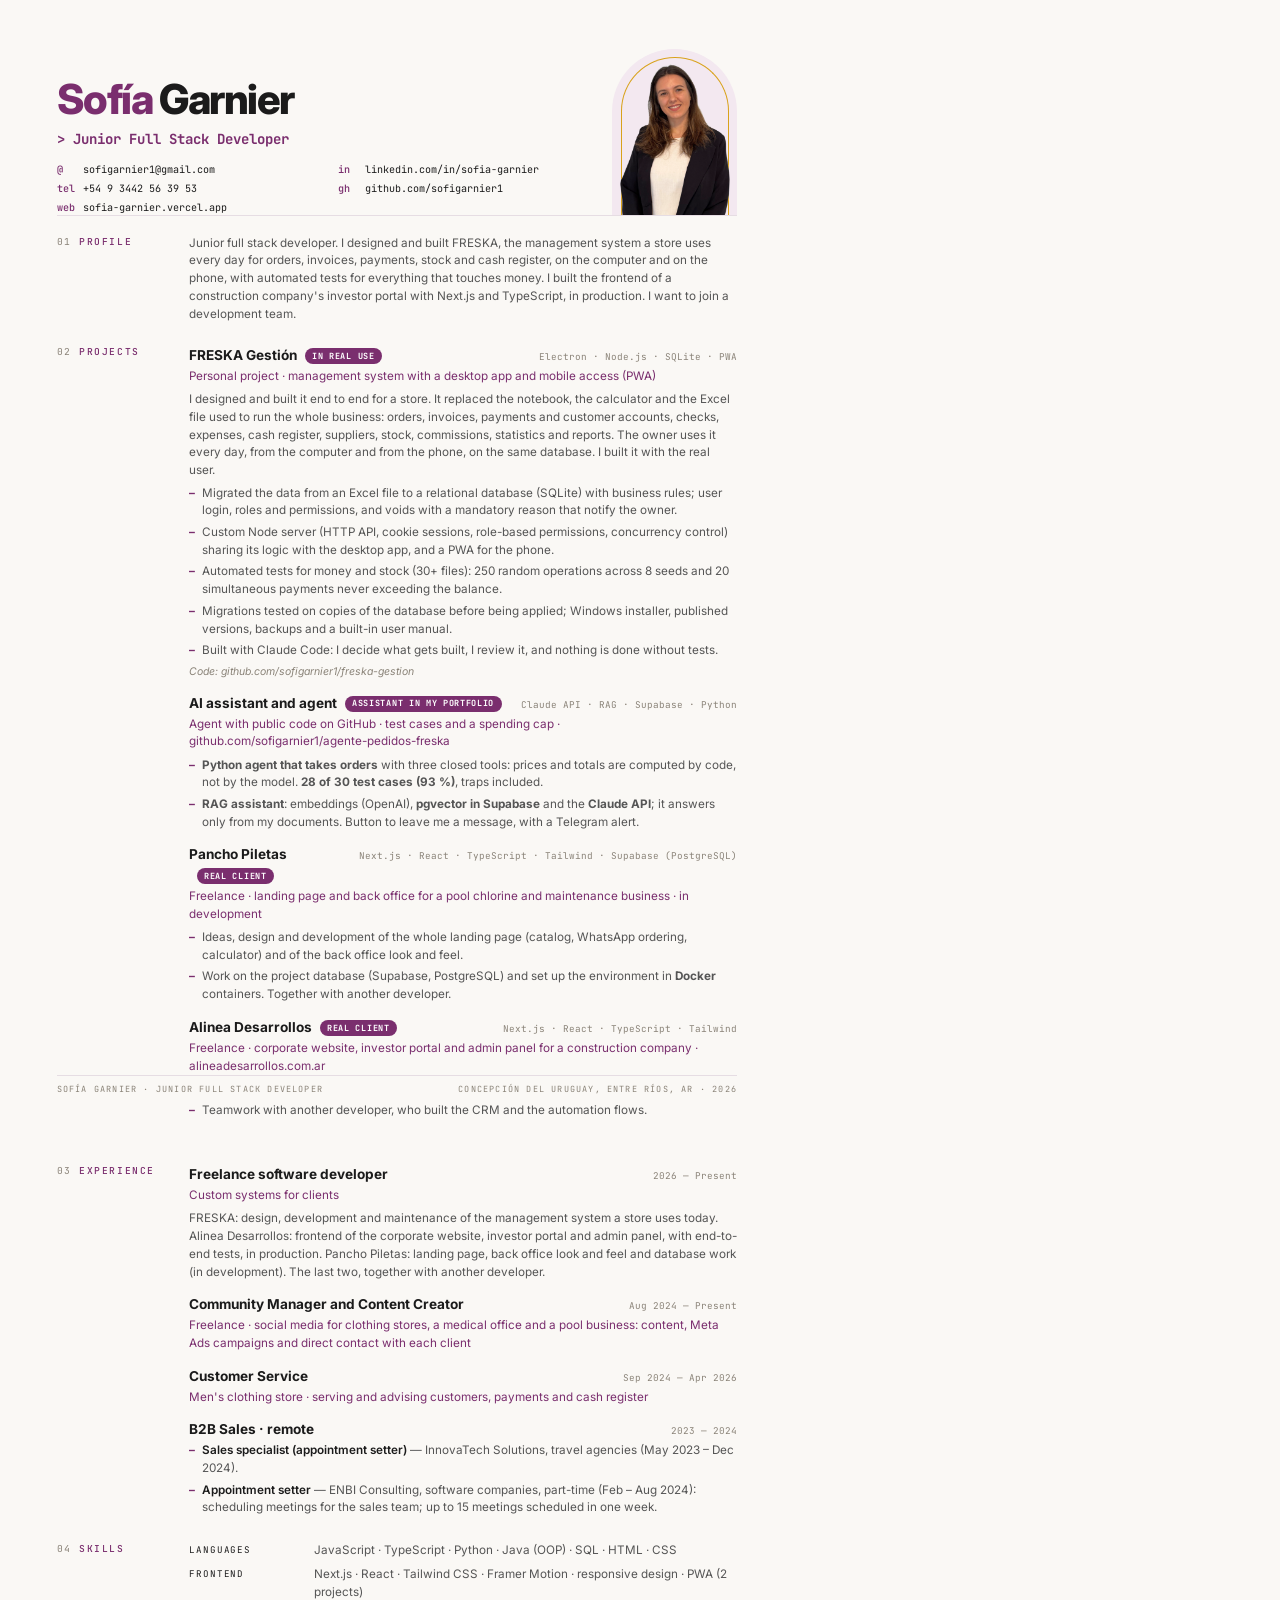
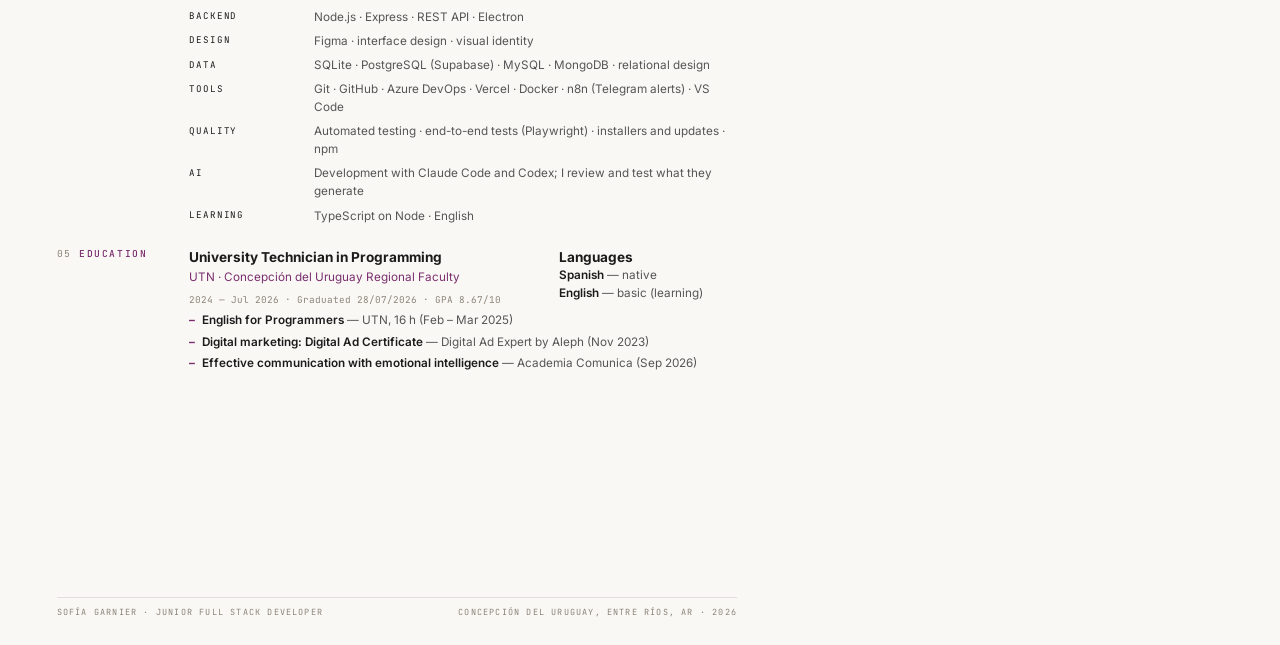
==== commit 4bec8660: "Sofia Garnier | Portfolio sin demo del agente, mensaje a Sofia, chat del asistente ajustado y CVs co" ====
--- a/cv-en.html
+++ b/cv-en.html
@@ -95,11 +95,11 @@
     </div>
 
     <div class="item">
-      <div class="head"><h3>AI assistant and agent<span class="main-badge">In my portfolio</span></h3><span class="meta">Claude API · RAG · Supabase · Python</span></div>
-      <div class="sub">Projects of my own · with test cases and a spending cap · <a href="https://github.com/sofigarnier1/agente-pedidos-freska">github.com/sofigarnier1/agente-pedidos-freska</a></div>
+      <div class="head"><h3>AI assistant and agent<span class="main-badge">Assistant in my portfolio</span></h3><span class="meta">Claude API · RAG · Supabase · Python</span></div>
+      <div class="sub">Agent with public code on GitHub · test cases and a spending cap · <a href="https://github.com/sofigarnier1/agente-pedidos-freska">github.com/sofigarnier1/agente-pedidos-freska</a></div>
       <ul>
         <li><b>Python agent that takes orders</b> with three closed tools: prices and totals are computed by code, not by the model. <b>28 of 30 test cases (93 %)</b>, traps included.</li>
-        <li><b>RAG assistant</b>: embeddings (OpenAI), <b>pgvector in Supabase</b> and the <b>Claude API</b>; it answers only from my documents and cites its source.</li>
+        <li><b>RAG assistant</b>: embeddings (OpenAI), <b>pgvector in Supabase</b> and the <b>Claude API</b>; it answers only from my documents. Button to leave me a message, with a Telegram alert.</li>
       </ul>
     </div>
 
@@ -108,7 +108,7 @@
       <div class="sub">Freelance · landing page and back office for a pool chlorine and maintenance business · in development</div>
       <ul>
         <li>Ideas, design and development of the whole landing page (catalog, WhatsApp ordering, calculator) and of the back office look and feel.</li>
-        <li>Work on the project database (Supabase, PostgreSQL). Together with another developer.</li>
+        <li>Work on the project database (Supabase, PostgreSQL) and set up the environment in <b>Docker</b> containers. Together with another developer.</li>
       </ul>
     </div>
     <div class="item">
@@ -165,10 +165,10 @@
     <div class="k">Backend</div><div class="v">Node.js · Express · REST API · Electron</div>
     <div class="k">Design</div><div class="v">Figma · interface design · visual identity</div>
     <div class="k">Data</div><div class="v">SQLite · PostgreSQL (Supabase) · MySQL · MongoDB · relational design</div>
-    <div class="k">Tools</div><div class="v">Git · GitHub · Azure DevOps · Vercel · VS Code</div>
+    <div class="k">Tools</div><div class="v">Git · GitHub · Azure DevOps · Vercel · Docker · n8n (Telegram alerts) · VS Code</div>
     <div class="k">Quality</div><div class="v">Automated testing · end-to-end tests (Playwright) · installers and updates · npm</div>
     <div class="k">AI</div><div class="v">Development with Claude Code and Codex; I review and test what they generate</div>
-    <div class="k">Learning</div><div class="v">TypeScript on Node · Docker · English</div>
+    <div class="k">Learning</div><div class="v">TypeScript on Node · English</div>
   </div>
 </div>
 
